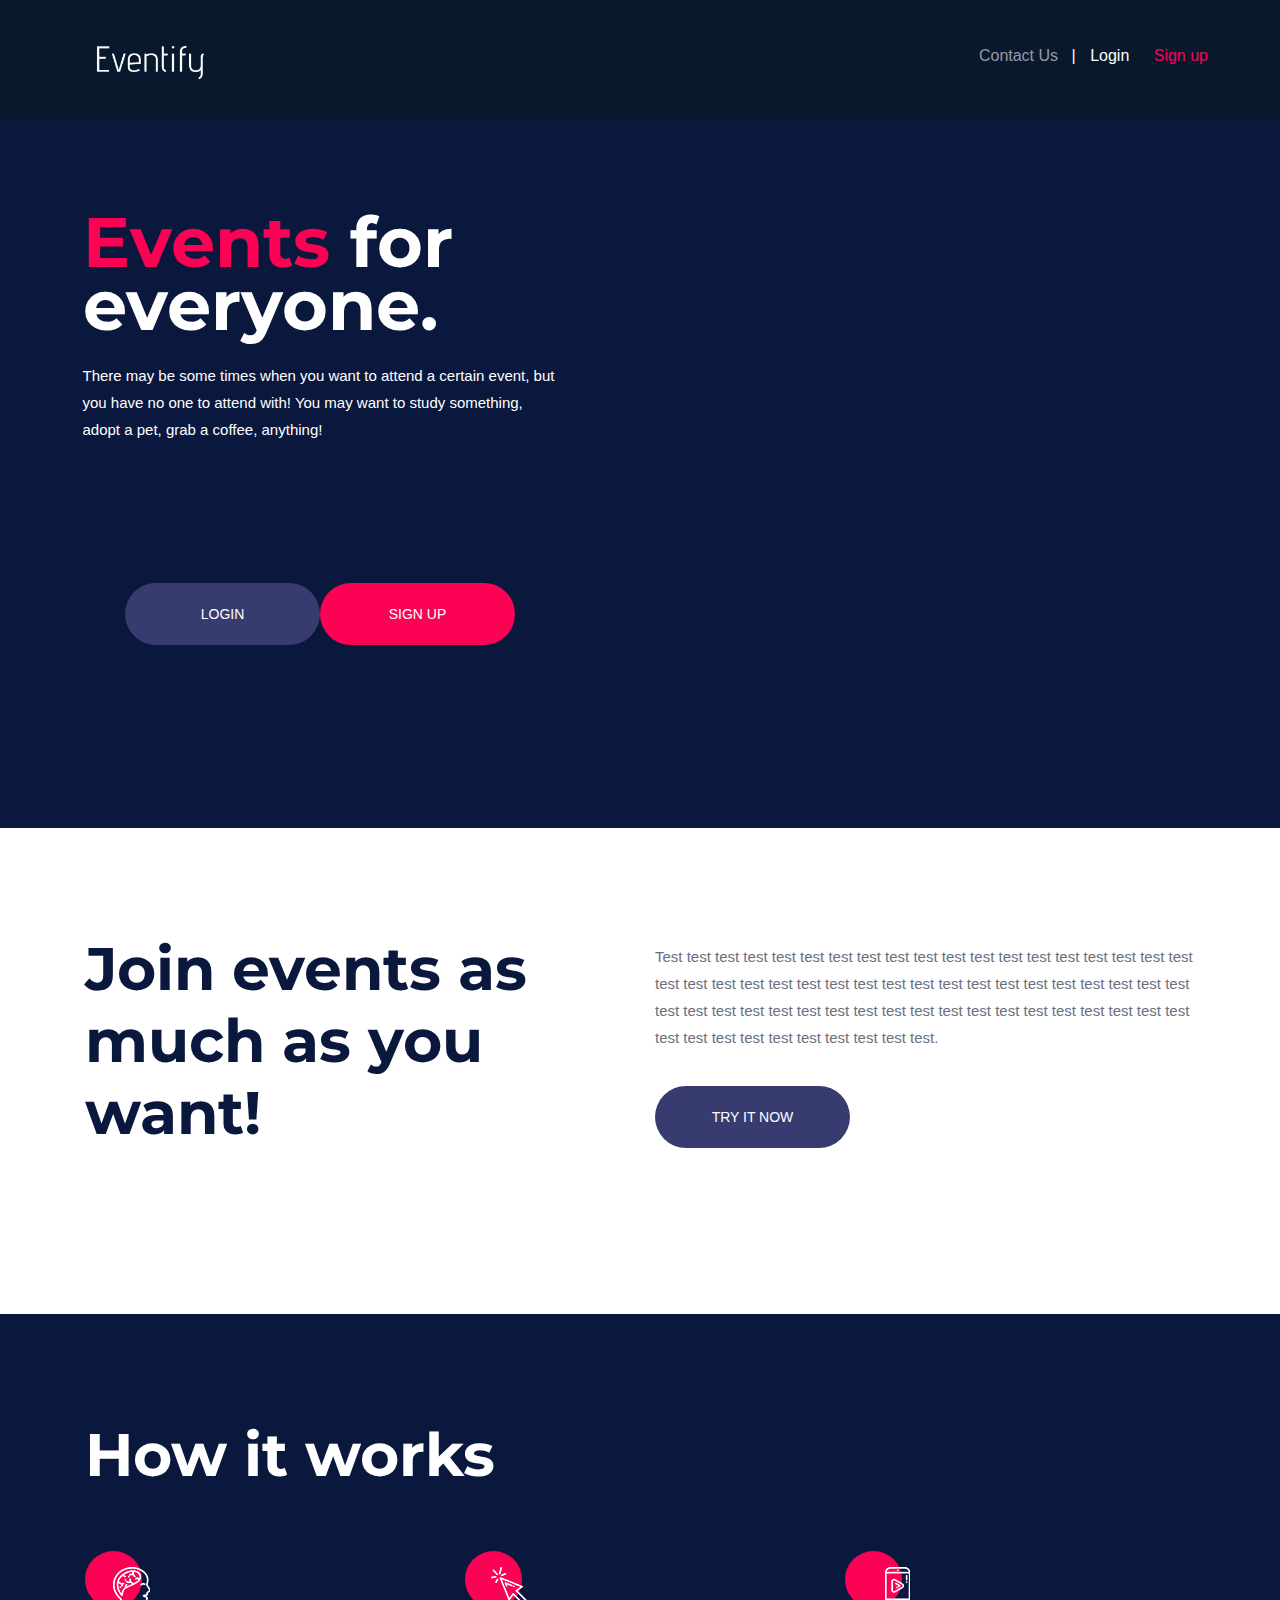
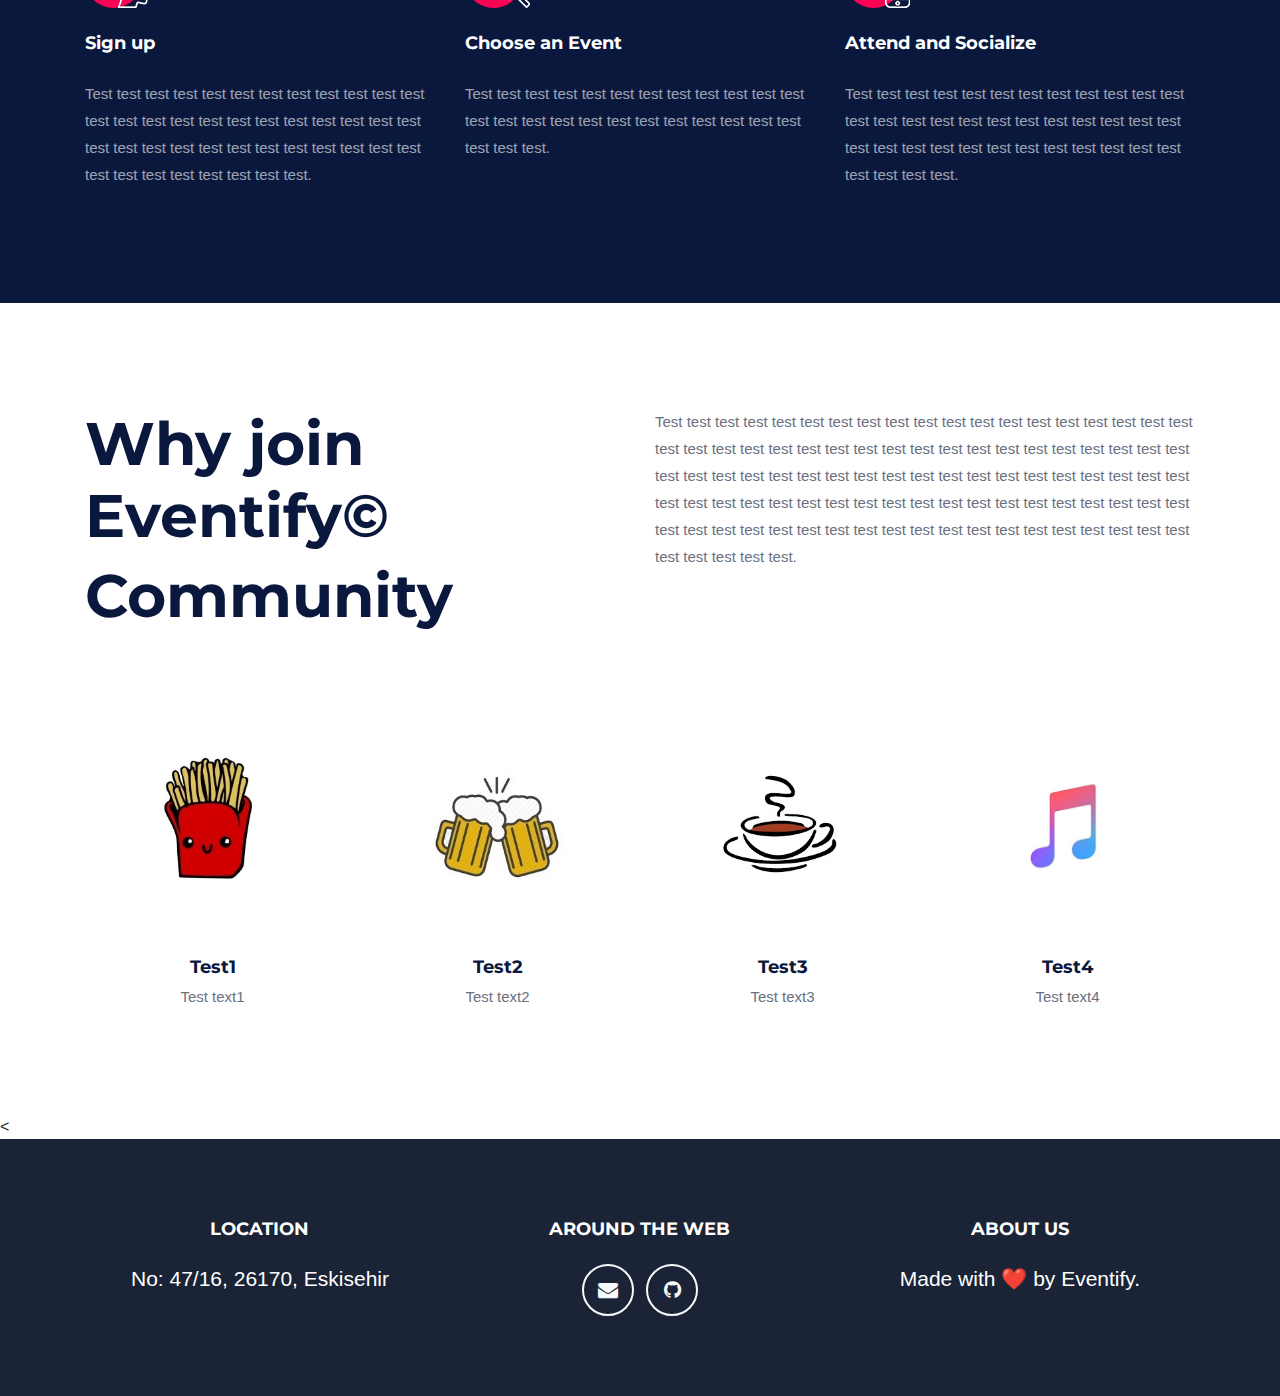
==== src/main/resources/templates/index.html @ c8a207c3 "Fixed null redirections." ====
<!DOCTYPE html>
<html lang="en" xmlns:th="http://www.thymeleaf.org">
<head>
    <title>Eventify</title>
    <meta charset="UTF-8">
    <meta name="description" content="Eventify">
    <meta name="keywords" content="html">
    <meta name="viewport" content="width=device-width, initial-scale=1.0">

    <link href="../static/images/favicon.ico" rel="shortcut icon" th:src="@{/images/favicon.ico}"/>

    <link href="https://fonts.googleapis.com/css?family=Montserrat:300,300i,400,400i,500,500i,600,600i,700,700i&display=swap"
          rel="stylesheet">

    <link rel="stylesheet" href="../static/css/bootstrap.min.css" th:href="@{/css/bootstrap.min.css}"/>
    <link rel="stylesheet" href="../static/css/font-awesome.min.css" th:href="@{/css/font-awesome.min.css}"/>
    <link rel="stylesheet" href="../static/css/owl.carousel.min.css" th:href="@{/css/owl.carousel.min.css}"/>
    <link rel="stylesheet" href="../static/css/slicknav.min.css" th:href="@{/css/slicknav.min.css}"/>

    <link rel="stylesheet" href="../static/css/style.css" th:href="@{/css/style.css}"/>

    <style>
        .hs-item {
            height: auto;
        }
    </style>
</head>
<body>

<header class="header-section clearfix">
    <a href="index" class="site-logo" style="padding-bottom: 2em">
        <img src="../static/images/logo.png" style="width:10em;" alt="" th:src="@{images/logo.png}">
    </a>
    <div class="header-right">
        <a href="contact" class="hr-btn">Contact Us</a>
        <span>|</span>
        <div class="user-panel">
            <a href="/home" class="login">Login</a>
            <a href="/signup" class="register">Sign up</a>
        </div>
    </div>
</header>
<!-- Header section end -->

<!-- Hero section -->
<section class="hero-section container-fluid" style="background: #0a183d;">
    <div class="row">
        <div class="col-md-6">
            <div class="row">
                <div class="hero-slider owl-carousel">
                    <div class="hs-item justify-content-center">
                        <div class="hs-text">
                            <h2><span>Events</span> for everyone.</h2>
                            <p>There may be some times when you want to attend a certain event, but you have no one to
                                attend with!
                                You may want to study something, adopt a pet, grab a coffee, anything! </p>
                        </div>
                    </div>
                    <div class="hs-item justify-content-center">
                        <div class="hs-text">
                            <h2><span>Socialize</span> with people.</h2>
                            <p>Eventify is here for you to end all your troubles!<br>Create an event or join an existing
                                one! Join us!</p>
                        </div>
                    </div>
                </div>
            </div>
            <div class="row justify-content-center">
                <a href="/home" class="site-btn">Login</a>
                <a href="/signup" class="site-btn sb-c2">Sign up</a>
            </div>
        </div>
        <div class="col-md-6">
            <iframe id="gmap_canvas"
                    src="https://maps.google.com/maps?q=eski%C5%9Feh&t=&z=13&ie=UTF8&iwloc=&output=embed"
                    frameborder="0"
                    scrolling="no" width="100%" height="700vh"></iframe>
        </div>
    </div>
</section>
<!-- Hero section end -->

<!-- Intro section -->
<section class="intro-section spad">
    <div class="container">
        <div class="row">
            <div class="col-lg-6">
                <div class="section-title">
                    <h2>Join events as much as you want!</h2>
                </div>
            </div>
            <div class="col-lg-6">
                <p>Test test test test test test test test test test test test test test test test test test test test
                    test test test test test test test test test test test test test test test test test test test test
                    test test test test test test test test test test test test test test test test test test test test
                    test test test test test test test.</p>
                <a href="#" class="site-btn">Try it now</a>
            </div>
        </div>
    </div>
</section>
<!-- Intro section end -->

<!-- How section -->
<section class="how-section spad set-bg" data-setbg="img/how-to-bg.jpg">
    <div class="container text-white">
        <div class="section-title">
            <h2>How it works</h2>
        </div>
        <div class="row">
            <div class="col-md-4">
                <div class="how-item">
                    <div class="hi-icon">
                        <img src="../static/images/brain.png" alt="" th:src="@{/images/brain.png}">
                    </div>
                    <h4>Sign up</h4>
                    <p>Test test test test test test test test test test test test test test test test test test test
                        test test test test test test test test test test test test test test test test test test test
                        test test test test test test. </p>
                </div>
            </div>
            <div class="col-md-4">
                <div class="how-item">
                    <div class="hi-icon">
                        <img src="../static/images/pointer.png" alt="" th:src="@{/images/pointer.png}">
                    </div>
                    <h4>Choose an Event</h4>
                    <p>Test test test test test test test test test test test test test test test test test test test
                        test test test test test test test test. </p>
                </div>
            </div>
            <div class="col-md-4">
                <div class="how-item">
                    <div class="hi-icon">
                        <img src="../static/images/smartphone.png" alt="" th:src="@{/images/smartphone.png}">
                    </div>
                    <h4>Attend and Socialize</h4>
                    <p>Test test test test test test test test test test test test test test test test test test test
                        test test test test test test test test test test test test test test test test test test test
                        test test. </p>
                </div>
            </div>
        </div>
    </div>
</section>
<!-- How section end -->
<section class="premium-section spad">
    <div class="container">
        <div class="row">
            <div class="col-lg-6">
                <div class="section-title">
                    <h2>Why join Eventify© </h2>
                    <h2>Community</h2>
                </div>
            </div>
            <div class="col-lg-6">
                <p>Test test test test test test test test test test test test test test test test test test test test
                    test test test test test test test test test test test test test test test test test test test test
                    test test test test test test test test test test test test test test test test test test test test
                    test test test test test test test test test test test test test test test test test test test test
                    test test test test test test test test test test test test test test test test test test test
                    test.</p>
            </div>
        </div>
        <div class="row">
            <div class="col-lg-3 col-sm-6">
                <div class="premium-item">
                    <img src="../static/images/1.jpg" alt="" th:src="@{/images/1.jpg}">
                    <h4>Test1</h4>
                    <p>Test text1</p>
                </div>
            </div>
            <div class="col-lg-3 col-sm-6">
                <div class="premium-item">
                    <img src="../static/images/2.jpg" alt="" th:src="@{/images/2.jpg}">
                    <h4>Test2</h4>
                    <p>Test text2</p>
                </div>
            </div>
            <div class="col-lg-3 col-sm-6">
                <div class="premium-item">
                    <img src="../static/images/3.jpg" alt="" th:src="@{/images/3.jpg}">
                    <h4>Test3</h4>
                    <p>Test text3</p>
                </div>
            </div>
            <div class="col-lg-3 col-sm-6">
                <div class="premium-item">
                    <img src="../static/images/4.jpg" alt="" th:src="@{/images/4.jpg}">
                    <h4>Test4</h4>
                    <p>Test text4</p>
                </div>
            </div>
        </div>
    </div>
</section>

<<!-- Footer section -->
<link href="../static/css/eventify.css" rel="stylesheet" th:href="@{/css/eventify.css}">
<footer class="footer text-center">
    <div class="container">
        <div class="row">

            <!-- Footer Location -->
            <div class="col-lg-4 mb-5 mb-lg-0">
                <h4 class="text-uppercase mb-4" style="color: white">Location</h4>
                <p class="lead mb-0" style="color: white">No: 47/16, 26170, Eskisehir</p>
            </div>

            <!-- Footer Social Icons -->
            <div class="col-lg-4 mb-5 mb-lg-0">
                <h4 class="text-uppercase mb-4" style="color: white">Around the Web</h4>
                <a class="btn btn-outline-light btn-social mx-1" href="mailto: eventifyt@gmail.com">
                    <i class="fa fa-envelope"></i>
                </a>
                <a class="btn btn-outline-light btn-social mx-1" href="https://github.com/eventifyteam">
                    <i class="fa fa-github"></i>
                </a>
            </div>

            <!-- Footer About Text -->
            <div class="col-lg-4">
                <h4 class="text-uppercase mb-4" style="color: white">About Us</h4>
                <p class="lead mb-0" style="color: white">Made with ❤ by
                    <a href="http://github.com/eventifyteam" style="color: white">Eventify</a>.</p>
            </div>

        </div>
    </div>
</footer>
<!-- Footer section end -->

<!--====== Javascripts & Jquery ======-->
<script src="../static/js/jquery-3.2.1.min.js" th:src="@{/js/jquery-3.2.1.min.js}"></script>
<script src="../static/js/bootstrap.min.js" th:src="@{/js/bootstrap.min.js}"></script>
<script src="../static/js/jquery.slicknav.min.js" th:src="@{/js/jquery.slicknav.min.js}"></script>
<script src="../static/js/owl.carousel.min.js" th:src="@{/js/owl.carousel.min.js}"></script>
<script src="../static/js/mixitup.min.js" th:src="@{/js/mixitup.min.js}"></script>
<script src="../static/js/main.js" th:src="@{/js/main.js}"></script>

</body>
</html>
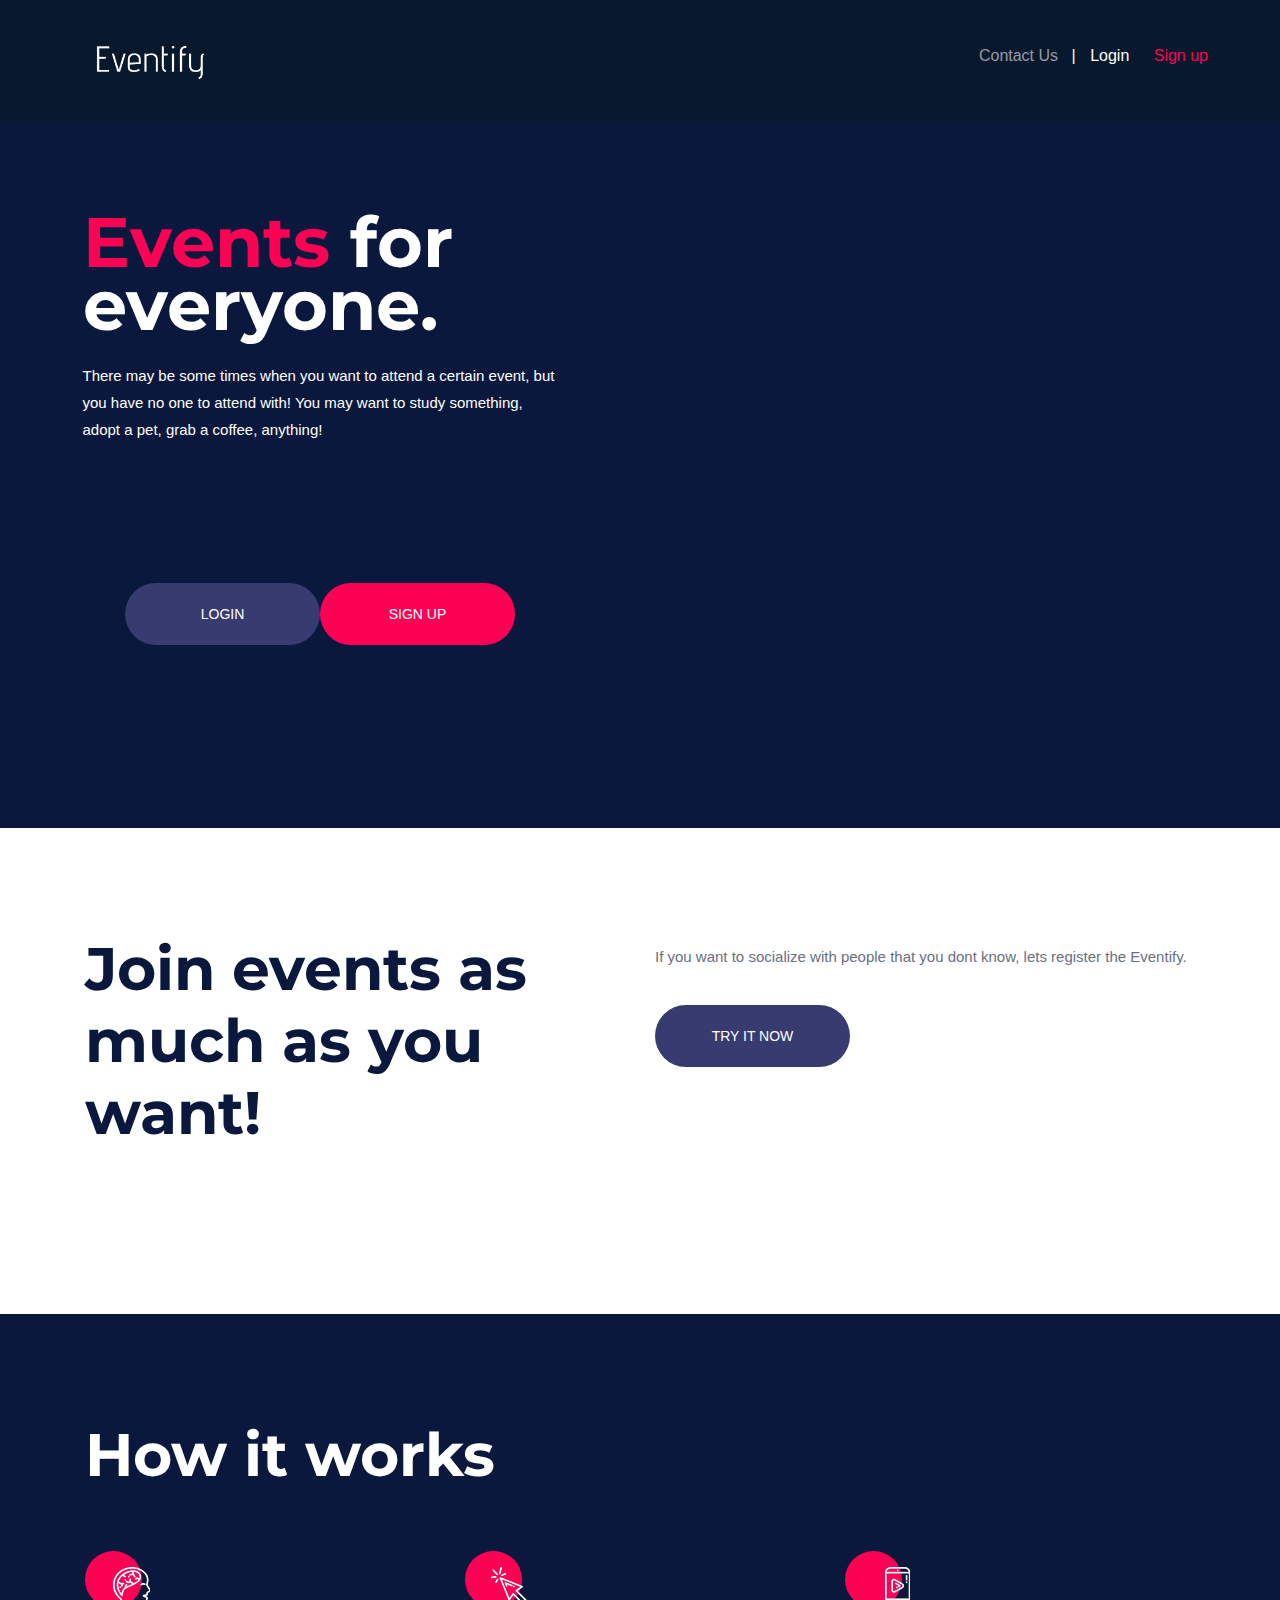
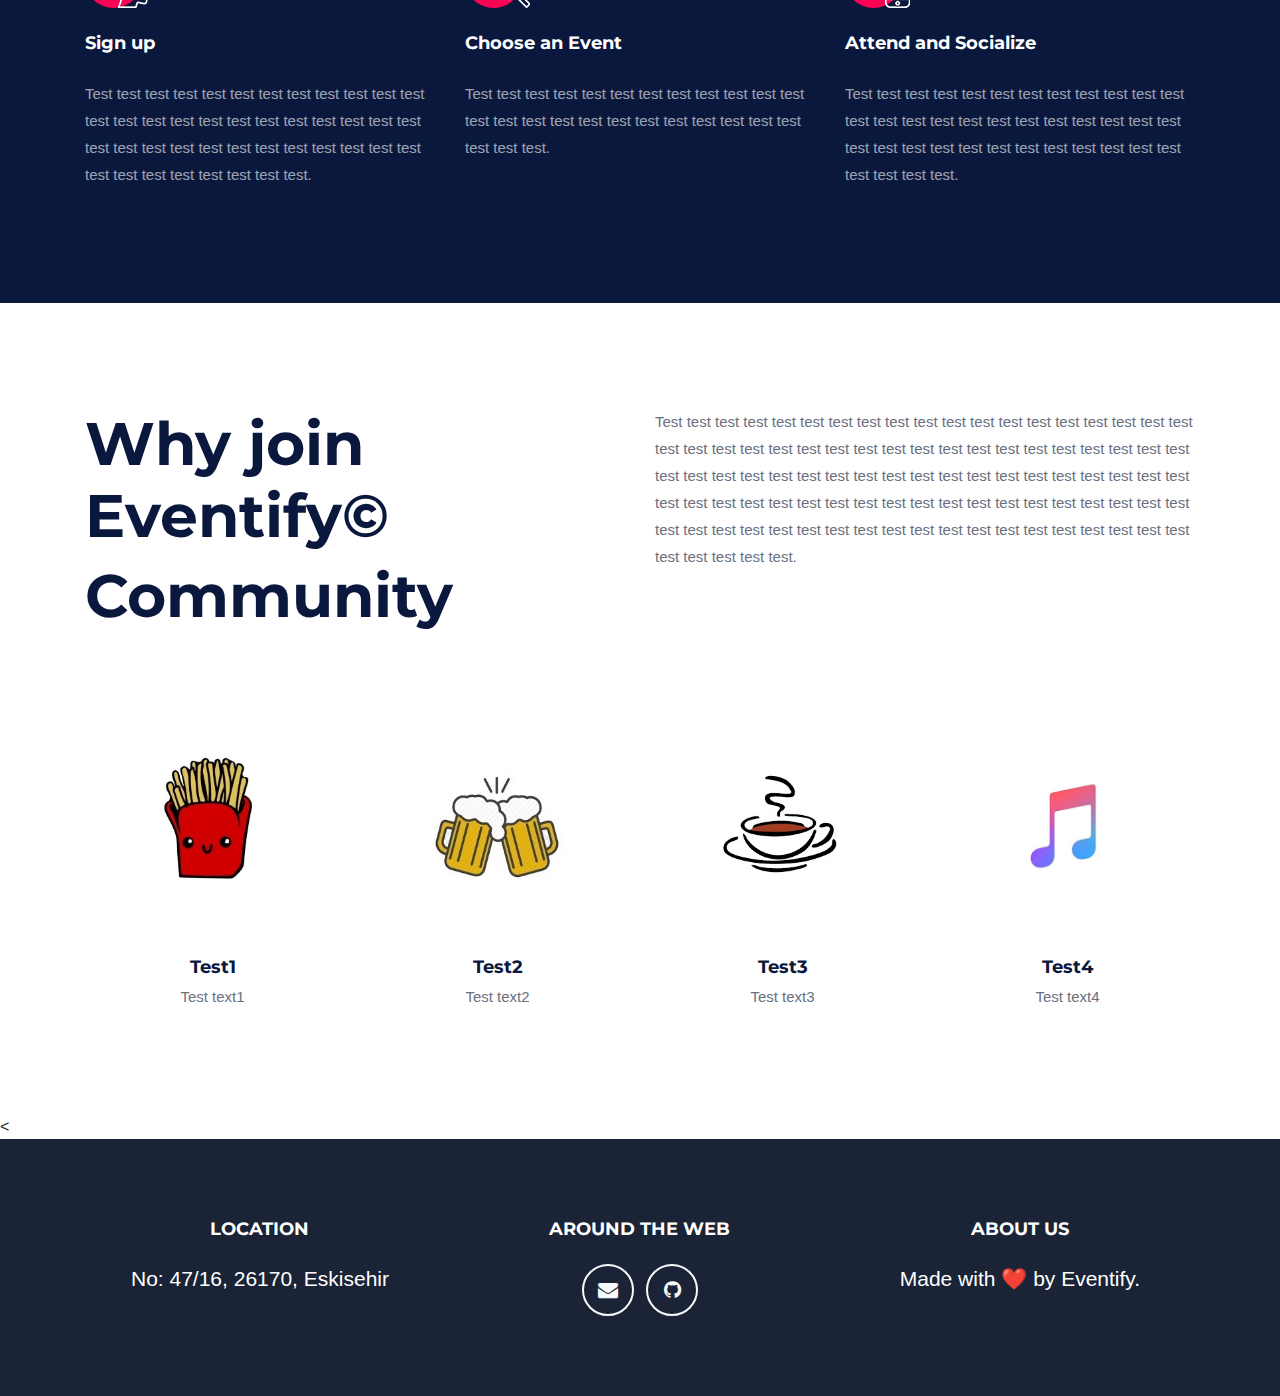
==== commit eaf9579d: "Fixed fields in settings page" ====
--- a/src/main/resources/templates/index.html
+++ b/src/main/resources/templates/index.html
@@ -28,15 +28,16 @@
 <body>
 
 <header class="header-section clearfix">
-    <a href="index" class="site-logo" style="padding-bottom: 2em">
-        <img src="../static/images/logo.png" style="width:10em;" alt="" th:src="@{images/logo.png}">
+    <a href="index.html" class="site-logo" style="padding-bottom: 2em">
+        <img src="../static/images/logo.png" style="width:10em;" alt="" th:src="@{/images/logo.png}"
+             th:href="@{/index}">
     </a>
     <div class="header-right">
-        <a href="contact" class="hr-btn">Contact Us</a>
+        <a href="contact.html" class="hr-btn" th:href="@{/contact}">Contact Us</a>
         <span>|</span>
         <div class="user-panel">
-            <a href="/home" class="login">Login</a>
-            <a href="/signup" class="register">Sign up</a>
+            <a href="login" class="login" th:href="@{/login}">Login</a>
+            <a href="signup.html" class="register" th:href="@{/signup}">Sign up</a>
         </div>
     </div>
 </header>
@@ -66,8 +67,8 @@
                 </div>
             </div>
             <div class="row justify-content-center">
-                <a href="/home" class="site-btn">Login</a>
-                <a href="/signup" class="site-btn sb-c2">Sign up</a>
+                <a href="login" class="site-btn" th:href="@{/home}">Login</a>
+                <a href="signup.html" class="site-btn sb-c2" th:href="@{/signup}">Sign up</a>
             </div>
         </div>
         <div class="col-md-6">
@@ -90,11 +91,8 @@
                 </div>
             </div>
             <div class="col-lg-6">
-                <p>Test test test test test test test test test test test test test test test test test test test test
-                    test test test test test test test test test test test test test test test test test test test test
-                    test test test test test test test test test test test test test test test test test test test test
-                    test test test test test test test.</p>
-                <a href="#" class="site-btn">Try it now</a>
+                <p>If you want to socialize with people that you dont know, lets register the Eventify.</p>
+                <a href="/signup" class="site-btn">Try it now</a>
             </div>
         </div>
     </div>
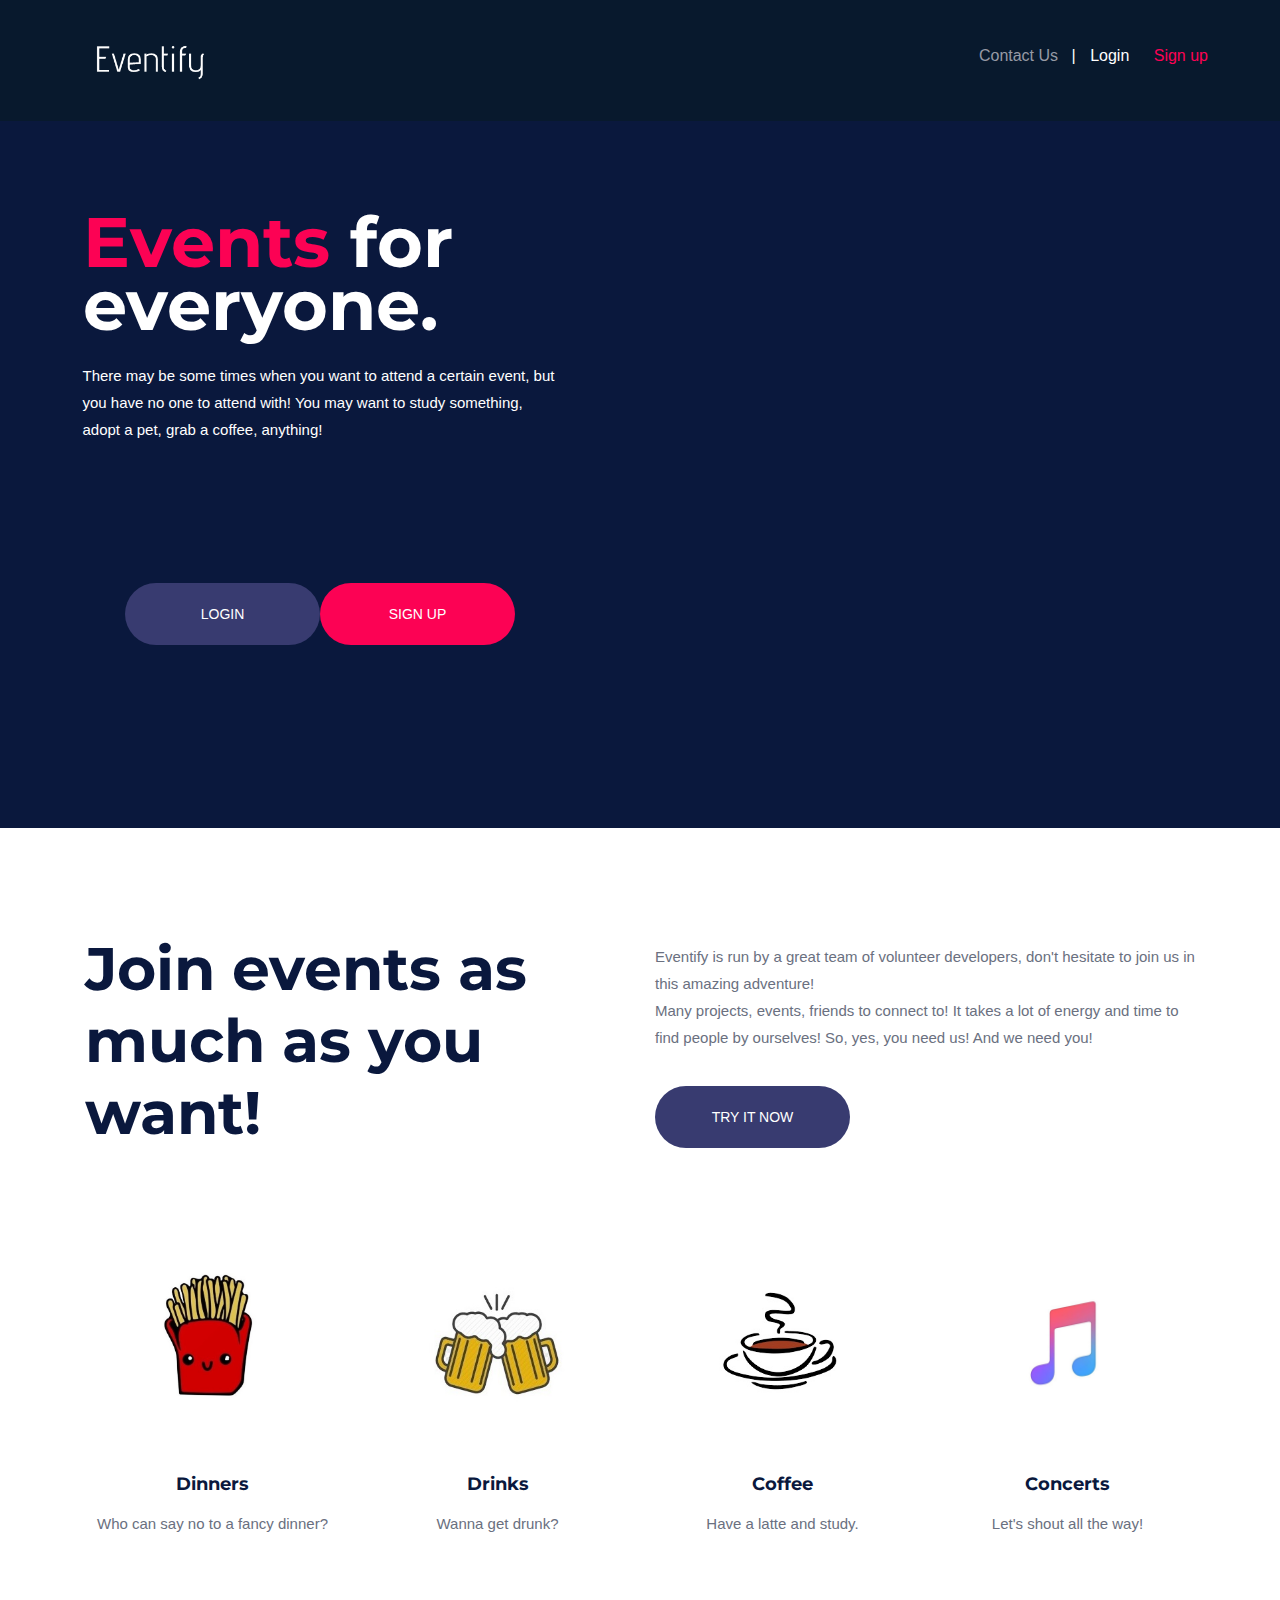
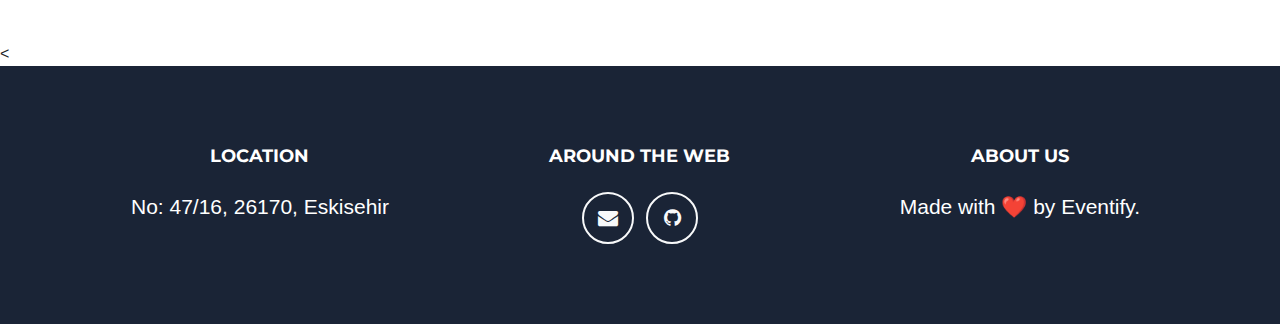
==== commit 398e47ea: "Filled in placeholder texts with real data." ====
--- a/src/main/resources/templates/index.html
+++ b/src/main/resources/templates/index.html
@@ -1,240 +1,181 @@
-<!DOCTYPE html>
-<html lang="en" xmlns:th="http://www.thymeleaf.org">
-<head>
-    <title>Eventify</title>
-    <meta charset="UTF-8">
-    <meta name="description" content="Eventify">
-    <meta name="keywords" content="html">
-    <meta name="viewport" content="width=device-width, initial-scale=1.0">
-
-    <link href="../static/images/favicon.ico" rel="shortcut icon" th:src="@{/images/favicon.ico}"/>
-
-    <link href="https://fonts.googleapis.com/css?family=Montserrat:300,300i,400,400i,500,500i,600,600i,700,700i&display=swap"
-          rel="stylesheet">
-
-    <link rel="stylesheet" href="../static/css/bootstrap.min.css" th:href="@{/css/bootstrap.min.css}"/>
-    <link rel="stylesheet" href="../static/css/font-awesome.min.css" th:href="@{/css/font-awesome.min.css}"/>
-    <link rel="stylesheet" href="../static/css/owl.carousel.min.css" th:href="@{/css/owl.carousel.min.css}"/>
-    <link rel="stylesheet" href="../static/css/slicknav.min.css" th:href="@{/css/slicknav.min.css}"/>
-
-    <link rel="stylesheet" href="../static/css/style.css" th:href="@{/css/style.css}"/>
-
-    <style>
-        .hs-item {
-            height: auto;
-        }
-    </style>
-</head>
-<body>
-
-<header class="header-section clearfix">
-    <a href="index.html" class="site-logo" style="padding-bottom: 2em">
-        <img src="../static/images/logo.png" style="width:10em;" alt="" th:src="@{/images/logo.png}"
-             th:href="@{/index}">
-    </a>
-    <div class="header-right">
-        <a href="contact.html" class="hr-btn" th:href="@{/contact}">Contact Us</a>
-        <span>|</span>
-        <div class="user-panel">
-            <a href="login" class="login" th:href="@{/login}">Login</a>
-            <a href="signup.html" class="register" th:href="@{/signup}">Sign up</a>
-        </div>
-    </div>
-</header>
-<!-- Header section end -->
-
-<!-- Hero section -->
-<section class="hero-section container-fluid" style="background: #0a183d;">
-    <div class="row">
-        <div class="col-md-6">
-            <div class="row">
-                <div class="hero-slider owl-carousel">
-                    <div class="hs-item justify-content-center">
-                        <div class="hs-text">
-                            <h2><span>Events</span> for everyone.</h2>
-                            <p>There may be some times when you want to attend a certain event, but you have no one to
-                                attend with!
-                                You may want to study something, adopt a pet, grab a coffee, anything! </p>
-                        </div>
-                    </div>
-                    <div class="hs-item justify-content-center">
-                        <div class="hs-text">
-                            <h2><span>Socialize</span> with people.</h2>
-                            <p>Eventify is here for you to end all your troubles!<br>Create an event or join an existing
-                                one! Join us!</p>
-                        </div>
-                    </div>
-                </div>
-            </div>
-            <div class="row justify-content-center">
-                <a href="login" class="site-btn" th:href="@{/home}">Login</a>
-                <a href="signup.html" class="site-btn sb-c2" th:href="@{/signup}">Sign up</a>
-            </div>
-        </div>
-        <div class="col-md-6">
-            <iframe id="gmap_canvas"
-                    src="https://maps.google.com/maps?q=eski%C5%9Feh&t=&z=13&ie=UTF8&iwloc=&output=embed"
-                    frameborder="0"
-                    scrolling="no" width="100%" height="700vh"></iframe>
-        </div>
-    </div>
-</section>
-<!-- Hero section end -->
-
-<!-- Intro section -->
-<section class="intro-section spad">
-    <div class="container">
-        <div class="row">
-            <div class="col-lg-6">
-                <div class="section-title">
-                    <h2>Join events as much as you want!</h2>
-                </div>
-            </div>
-            <div class="col-lg-6">
-                <p>If you want to socialize with people that you dont know, lets register the Eventify.</p>
-                <a href="/signup" class="site-btn">Try it now</a>
-            </div>
-        </div>
-    </div>
-</section>
-<!-- Intro section end -->
-
-<!-- How section -->
-<section class="how-section spad set-bg" data-setbg="img/how-to-bg.jpg">
-    <div class="container text-white">
-        <div class="section-title">
-            <h2>How it works</h2>
-        </div>
-        <div class="row">
-            <div class="col-md-4">
-                <div class="how-item">
-                    <div class="hi-icon">
-                        <img src="../static/images/brain.png" alt="" th:src="@{/images/brain.png}">
-                    </div>
-                    <h4>Sign up</h4>
-                    <p>Test test test test test test test test test test test test test test test test test test test
-                        test test test test test test test test test test test test test test test test test test test
-                        test test test test test test. </p>
-                </div>
-            </div>
-            <div class="col-md-4">
-                <div class="how-item">
-                    <div class="hi-icon">
-                        <img src="../static/images/pointer.png" alt="" th:src="@{/images/pointer.png}">
-                    </div>
-                    <h4>Choose an Event</h4>
-                    <p>Test test test test test test test test test test test test test test test test test test test
-                        test test test test test test test test. </p>
-                </div>
-            </div>
-            <div class="col-md-4">
-                <div class="how-item">
-                    <div class="hi-icon">
-                        <img src="../static/images/smartphone.png" alt="" th:src="@{/images/smartphone.png}">
-                    </div>
-                    <h4>Attend and Socialize</h4>
-                    <p>Test test test test test test test test test test test test test test test test test test test
-                        test test test test test test test test test test test test test test test test test test test
-                        test test. </p>
-                </div>
-            </div>
-        </div>
-    </div>
-</section>
-<!-- How section end -->
-<section class="premium-section spad">
-    <div class="container">
-        <div class="row">
-            <div class="col-lg-6">
-                <div class="section-title">
-                    <h2>Why join Eventify© </h2>
-                    <h2>Community</h2>
-                </div>
-            </div>
-            <div class="col-lg-6">
-                <p>Test test test test test test test test test test test test test test test test test test test test
-                    test test test test test test test test test test test test test test test test test test test test
-                    test test test test test test test test test test test test test test test test test test test test
-                    test test test test test test test test test test test test test test test test test test test test
-                    test test test test test test test test test test test test test test test test test test test
-                    test.</p>
-            </div>
-        </div>
-        <div class="row">
-            <div class="col-lg-3 col-sm-6">
-                <div class="premium-item">
-                    <img src="../static/images/1.jpg" alt="" th:src="@{/images/1.jpg}">
-                    <h4>Test1</h4>
-                    <p>Test text1</p>
-                </div>
-            </div>
-            <div class="col-lg-3 col-sm-6">
-                <div class="premium-item">
-                    <img src="../static/images/2.jpg" alt="" th:src="@{/images/2.jpg}">
-                    <h4>Test2</h4>
-                    <p>Test text2</p>
-                </div>
-            </div>
-            <div class="col-lg-3 col-sm-6">
-                <div class="premium-item">
-                    <img src="../static/images/3.jpg" alt="" th:src="@{/images/3.jpg}">
-                    <h4>Test3</h4>
-                    <p>Test text3</p>
-                </div>
-            </div>
-            <div class="col-lg-3 col-sm-6">
-                <div class="premium-item">
-                    <img src="../static/images/4.jpg" alt="" th:src="@{/images/4.jpg}">
-                    <h4>Test4</h4>
-                    <p>Test text4</p>
-                </div>
-            </div>
-        </div>
-    </div>
-</section>
-
-<<!-- Footer section -->
-<link href="../static/css/eventify.css" rel="stylesheet" th:href="@{/css/eventify.css}">
-<footer class="footer text-center">
-    <div class="container">
-        <div class="row">
-
-            <!-- Footer Location -->
-            <div class="col-lg-4 mb-5 mb-lg-0">
-                <h4 class="text-uppercase mb-4" style="color: white">Location</h4>
-                <p class="lead mb-0" style="color: white">No: 47/16, 26170, Eskisehir</p>
-            </div>
-
-            <!-- Footer Social Icons -->
-            <div class="col-lg-4 mb-5 mb-lg-0">
-                <h4 class="text-uppercase mb-4" style="color: white">Around the Web</h4>
-                <a class="btn btn-outline-light btn-social mx-1" href="mailto: eventifyt@gmail.com">
-                    <i class="fa fa-envelope"></i>
-                </a>
-                <a class="btn btn-outline-light btn-social mx-1" href="https://github.com/eventifyteam">
-                    <i class="fa fa-github"></i>
-                </a>
-            </div>
-
-            <!-- Footer About Text -->
-            <div class="col-lg-4">
-                <h4 class="text-uppercase mb-4" style="color: white">About Us</h4>
-                <p class="lead mb-0" style="color: white">Made with ❤ by
-                    <a href="http://github.com/eventifyteam" style="color: white">Eventify</a>.</p>
-            </div>
-
-        </div>
-    </div>
-</footer>
-<!-- Footer section end -->
-
-<!--====== Javascripts & Jquery ======-->
-<script src="../static/js/jquery-3.2.1.min.js" th:src="@{/js/jquery-3.2.1.min.js}"></script>
-<script src="../static/js/bootstrap.min.js" th:src="@{/js/bootstrap.min.js}"></script>
-<script src="../static/js/jquery.slicknav.min.js" th:src="@{/js/jquery.slicknav.min.js}"></script>
-<script src="../static/js/owl.carousel.min.js" th:src="@{/js/owl.carousel.min.js}"></script>
-<script src="../static/js/mixitup.min.js" th:src="@{/js/mixitup.min.js}"></script>
-<script src="../static/js/main.js" th:src="@{/js/main.js}"></script>
-
-</body>
+<!DOCTYPE html>
+<html lang="en" xmlns:th="http://www.thymeleaf.org">
+<head>
+    <title>Eventify</title>
+    <meta charset="UTF-8">
+    <meta name="description" content="Eventify">
+    <meta name="keywords" content="html">
+    <meta name="viewport" content="width=device-width, initial-scale=1.0">
+
+    <link href="../static/images/favicon.ico" rel="shortcut icon" th:src="@{/images/favicon.ico}"/>
+
+    <link href="https://fonts.googleapis.com/css?family=Montserrat:300,300i,400,400i,500,500i,600,600i,700,700i&display=swap"
+          rel="stylesheet">
+
+    <link rel="stylesheet" href="../static/css/bootstrap.min.css" th:href="@{/css/bootstrap.min.css}"/>
+    <link rel="stylesheet" href="../static/css/font-awesome.min.css" th:href="@{/css/font-awesome.min.css}"/>
+    <link rel="stylesheet" href="../static/css/owl.carousel.min.css" th:href="@{/css/owl.carousel.min.css}"/>
+    <link rel="stylesheet" href="../static/css/slicknav.min.css" th:href="@{/css/slicknav.min.css}"/>
+
+    <link rel="stylesheet" href="../static/css/style.css" th:href="@{/css/style.css}"/>
+
+    <style>
+        .hs-item {
+            height: auto;
+        }
+    </style>
+</head>
+<body>
+
+<header class="header-section clearfix">
+    <a href="index.html" class="site-logo" style="padding-bottom: 2em">
+        <img src="../static/images/logo.png" style="width:10em;" alt="" th:src="@{/images/logo.png}"
+             th:href="@{/index}">
+    </a>
+    <div class="header-right">
+        <a href="contact.html" class="hr-btn" th:href="@{/contact}">Contact Us</a>
+        <span>|</span>
+        <div class="user-panel">
+            <a href="login" class="login" th:href="@{/login}">Login</a>
+            <a href="signup.html" class="register" th:href="@{/signup}">Sign up</a>
+        </div>
+    </div>
+</header>
+<!-- Header section end -->
+
+<!-- Hero section -->
+<section class="hero-section container-fluid" style="background: #0a183d;">
+    <div class="row">
+        <div class="col-md-6">
+            <div class="row">
+                <div class="hero-slider owl-carousel">
+                    <div class="hs-item justify-content-center">
+                        <div class="hs-text">
+                            <h2><span>Events</span> for everyone.</h2>
+                            <p>There may be some times when you want to attend a certain event, but you have no one to
+                                attend with!
+                                You may want to study something, adopt a pet, grab a coffee, anything! </p>
+                        </div>
+                    </div>
+                    <div class="hs-item justify-content-center">
+                        <div class="hs-text">
+                            <h2><span>Socialize</span> with people.</h2>
+                            <p>Eventify is here for you to end all your troubles!<br>Create an event or join an existing
+                                one! Join us!</p>
+                        </div>
+                    </div>
+                </div>
+            </div>
+            <div class="row justify-content-center">
+                <a href="login" class="site-btn" th:href="@{/home}">Login</a>
+                <a href="signup.html" class="site-btn sb-c2" th:href="@{/signup}">Sign up</a>
+            </div>
+        </div>
+        <div class="col-md-6">
+            <iframe id="gmap_canvas"
+                    src="https://maps.google.com/maps?q=eski%C5%9Feh&t=&z=13&ie=UTF8&iwloc=&output=embed"
+                    frameborder="0"
+                    scrolling="no" width="100%" height="700vh"></iframe>
+        </div>
+    </div>
+</section>
+<!-- Hero section end -->
+
+<!-- Intro section -->
+<section class="intro-section spad">
+    <div class="container">
+        <div class="row">
+            <div class="col-lg-6">
+                <div class="section-title">
+                    <h2>Join events as much as you want!</h2>
+                </div>
+            </div>
+            <div class="col-lg-6">
+                <p>Eventify is run by a great team of volunteer developers, don't hesitate to join us in this amazing
+                    adventure!<br>
+                    Many projects, events, friends to connect to! It takes a lot of energy and time to find people by
+                    ourselves! So, yes, you need us! And we need you!
+                </p>
+                <a href="/signup" class="site-btn">Try it now</a>
+            </div>
+        </div>
+    </div>
+    <div class="container">
+        <div class="row">
+            <div class="col-lg-3 col-sm-6">
+                <div class="premium-item">
+                    <img src="../static/images/1.jpg" alt="" th:src="@{/images/1.jpg}">
+                    <h4>Dinners</h4>
+                    <p>Who can say no to a fancy dinner?</p>
+                </div>
+            </div>
+            <div class="col-lg-3 col-sm-6">
+                <div class="premium-item">
+                    <img src="../static/images/2.jpg" alt="" th:src="@{/images/2.jpg}">
+                    <h4>Drinks</h4>
+                    <p>Wanna get drunk?</p>
+                </div>
+            </div>
+            <div class="col-lg-3 col-sm-6">
+                <div class="premium-item">
+                    <img src="../static/images/3.jpg" alt="" th:src="@{/images/3.jpg}">
+                    <h4>Coffee</h4>
+                    <p>Have a latte and study.</p>
+                </div>
+            </div>
+            <div class="col-lg-3 col-sm-6">
+                <div class="premium-item">
+                    <img src="../static/images/4.jpg" alt="" th:src="@{/images/4.jpg}">
+                    <h4>Concerts</h4>
+                    <p>Let's shout all the way!</p>
+                </div>
+            </div>
+        </div>
+    </div>
+</section>
+<!-- Intro section end -->
+<<!-- Footer section -->
+<link href="../static/css/eventify.css" rel="stylesheet" th:href="@{/css/eventify.css}">
+<footer class="footer text-center">
+    <div class="container">
+        <div class="row">
+
+            <!-- Footer Location -->
+            <div class="col-lg-4 mb-5 mb-lg-0">
+                <h4 class="text-uppercase mb-4" style="color: white">Location</h4>
+                <p class="lead mb-0" style="color: white">No: 47/16, 26170, Eskisehir</p>
+            </div>
+
+            <!-- Footer Social Icons -->
+            <div class="col-lg-4 mb-5 mb-lg-0">
+                <h4 class="text-uppercase mb-4" style="color: white">Around the Web</h4>
+                <a class="btn btn-outline-light btn-social mx-1" href="mailto: eventifyt@gmail.com">
+                    <i class="fa fa-envelope"></i>
+                </a>
+                <a class="btn btn-outline-light btn-social mx-1" href="https://github.com/eventifyteam">
+                    <i class="fa fa-github"></i>
+                </a>
+            </div>
+
+            <!-- Footer About Text -->
+            <div class="col-lg-4">
+                <h4 class="text-uppercase mb-4" style="color: white">About Us</h4>
+                <p class="lead mb-0" style="color: white">Made with ❤ by
+                    <a href="http://github.com/eventifyteam" style="color: white">Eventify</a>.</p>
+            </div>
+
+        </div>
+    </div>
+</footer>
+<!-- Footer section end -->
+
+<!--====== Javascripts & Jquery ======-->
+<script src="../static/js/jquery-3.2.1.min.js" th:src="@{/js/jquery-3.2.1.min.js}"></script>
+<script src="../static/js/bootstrap.min.js" th:src="@{/js/bootstrap.min.js}"></script>
+<script src="../static/js/jquery.slicknav.min.js" th:src="@{/js/jquery.slicknav.min.js}"></script>
+<script src="../static/js/owl.carousel.min.js" th:src="@{/js/owl.carousel.min.js}"></script>
+<script src="../static/js/mixitup.min.js" th:src="@{/js/mixitup.min.js}"></script>
+<script src="../static/js/main.js" th:src="@{/js/main.js}"></script>
+
+</body>
 </html>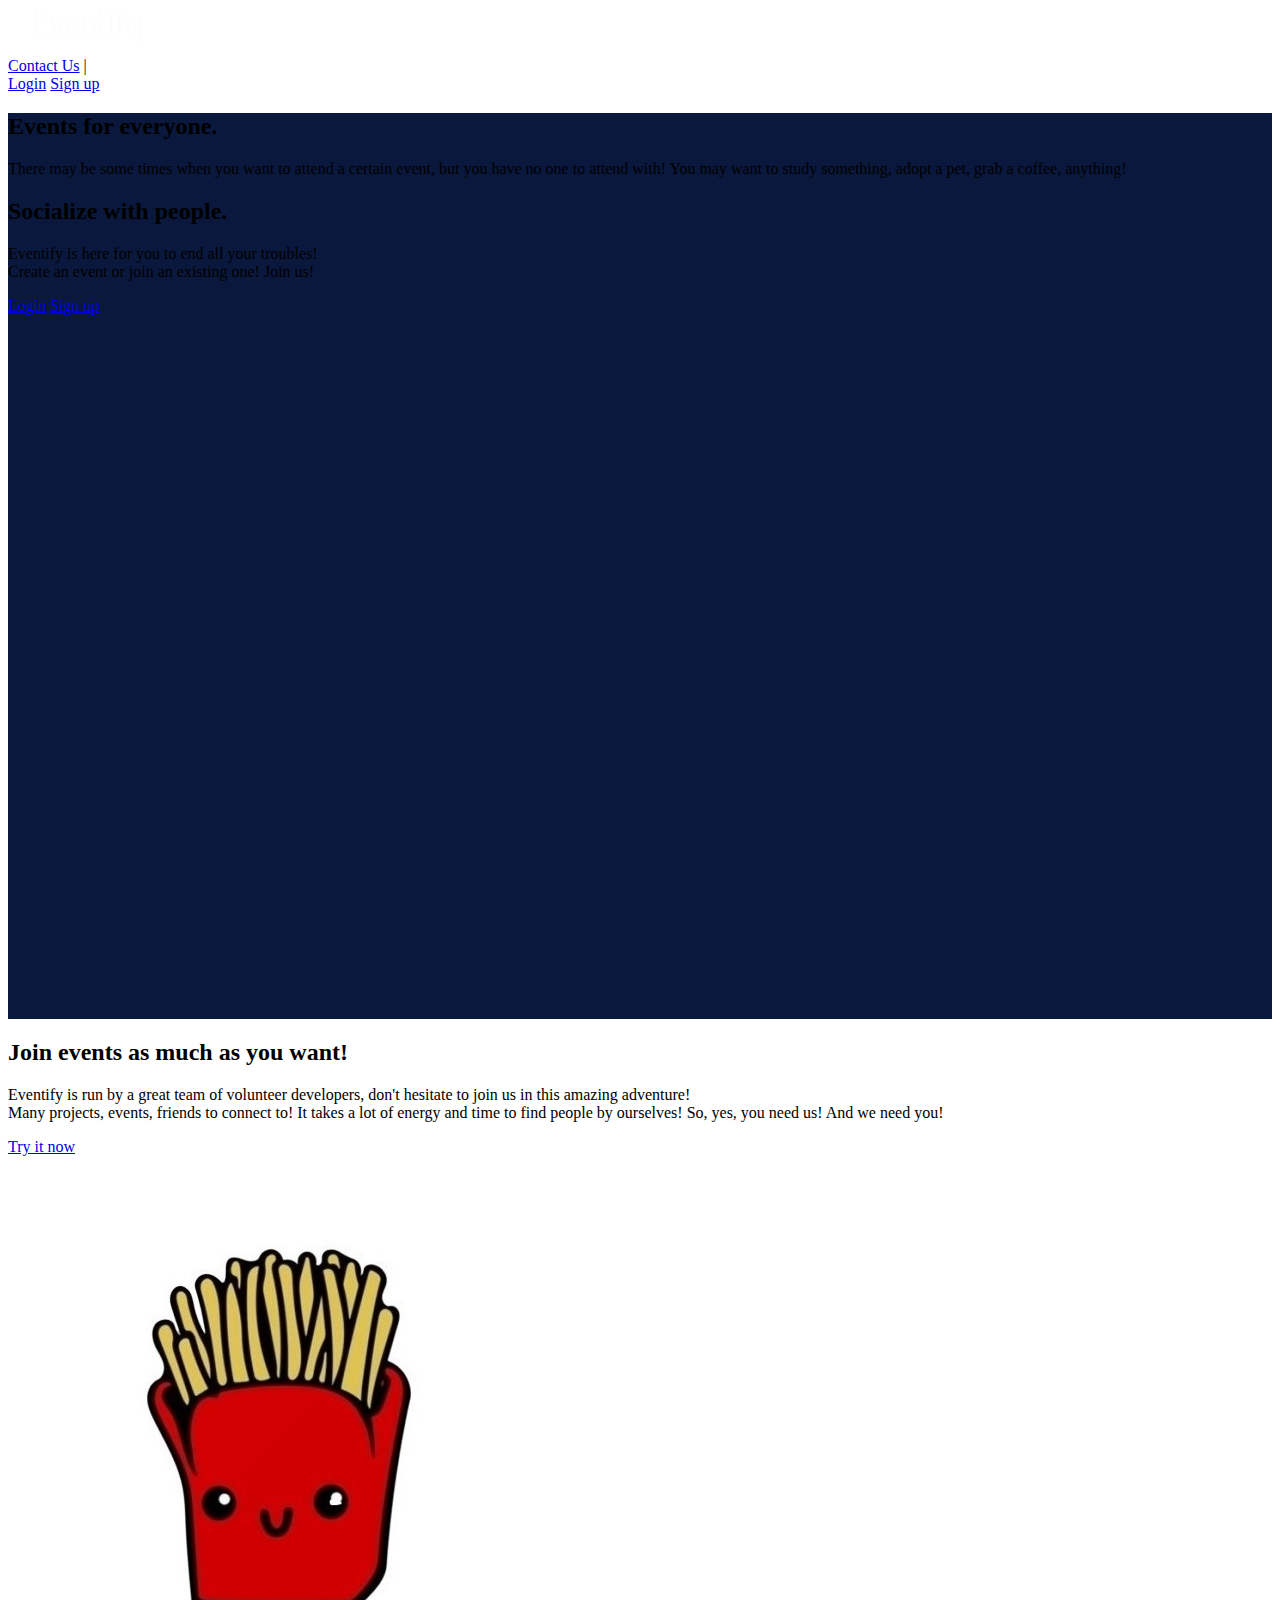
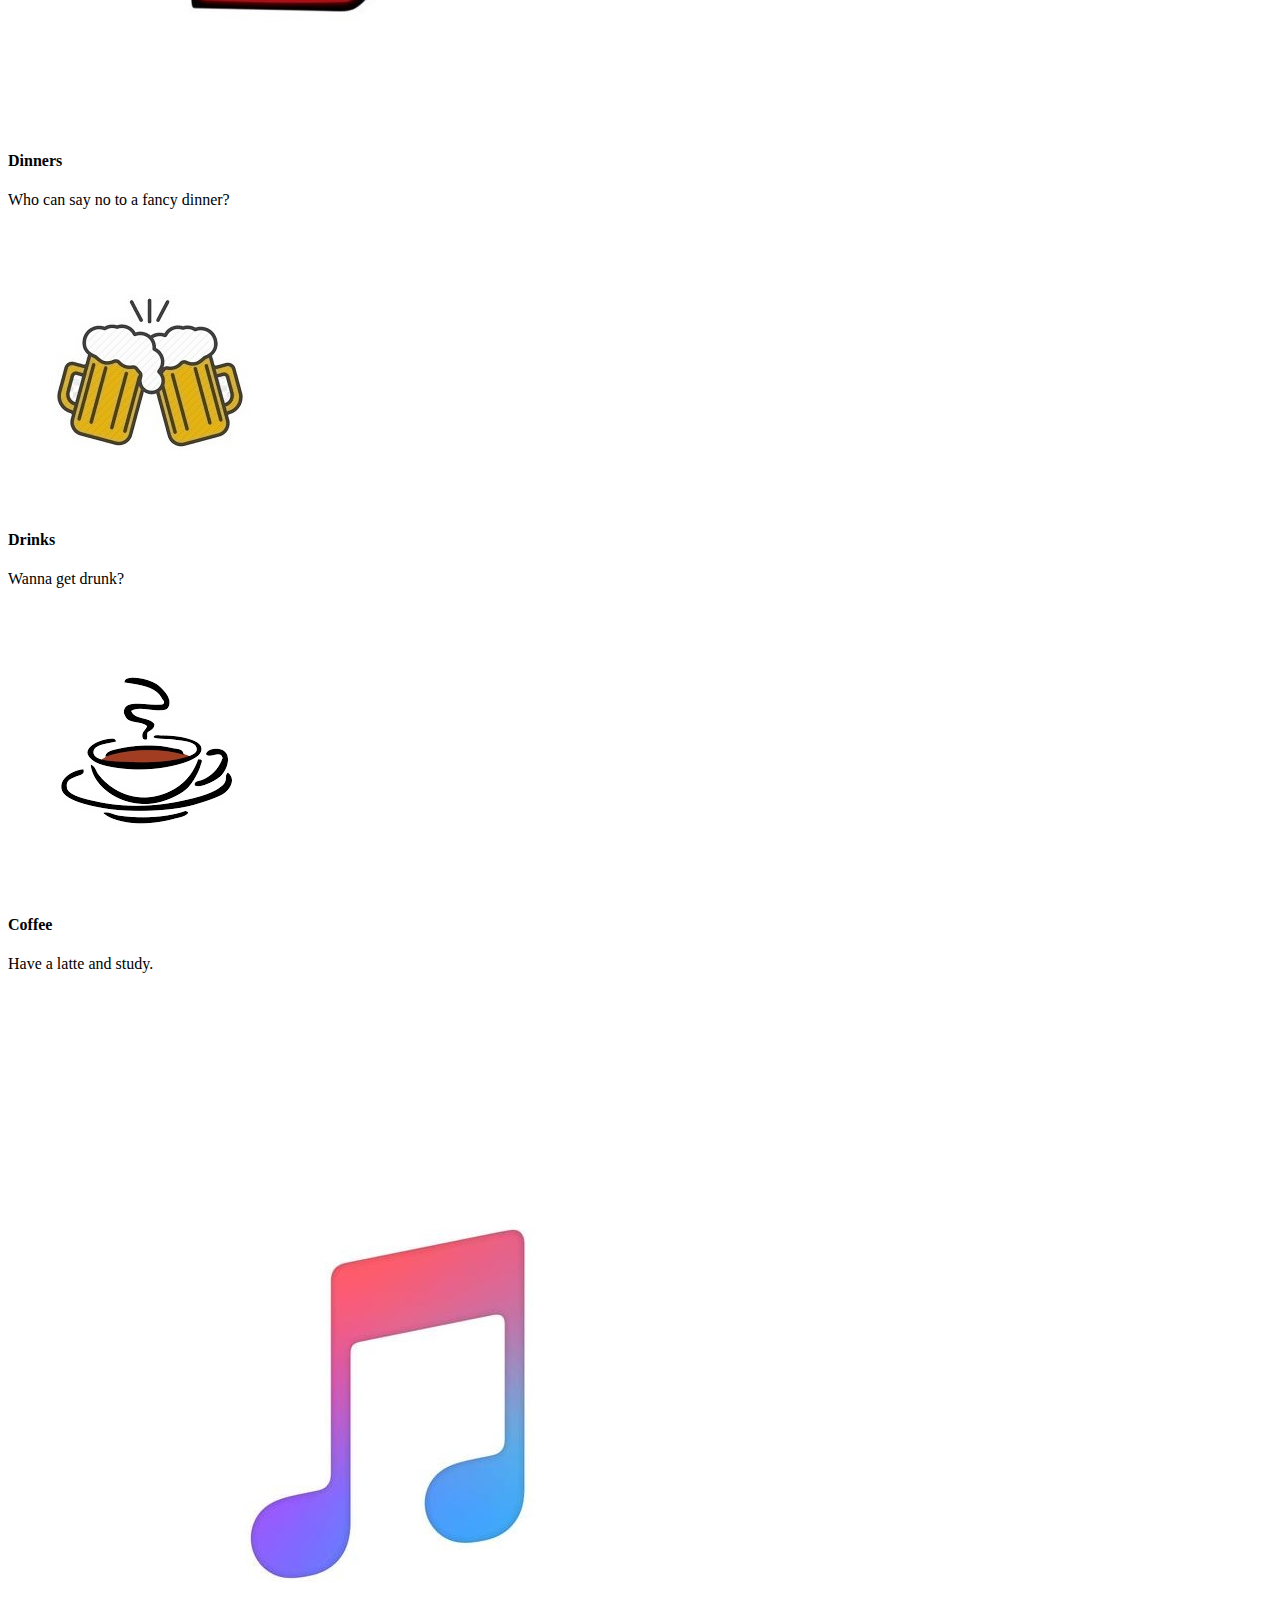
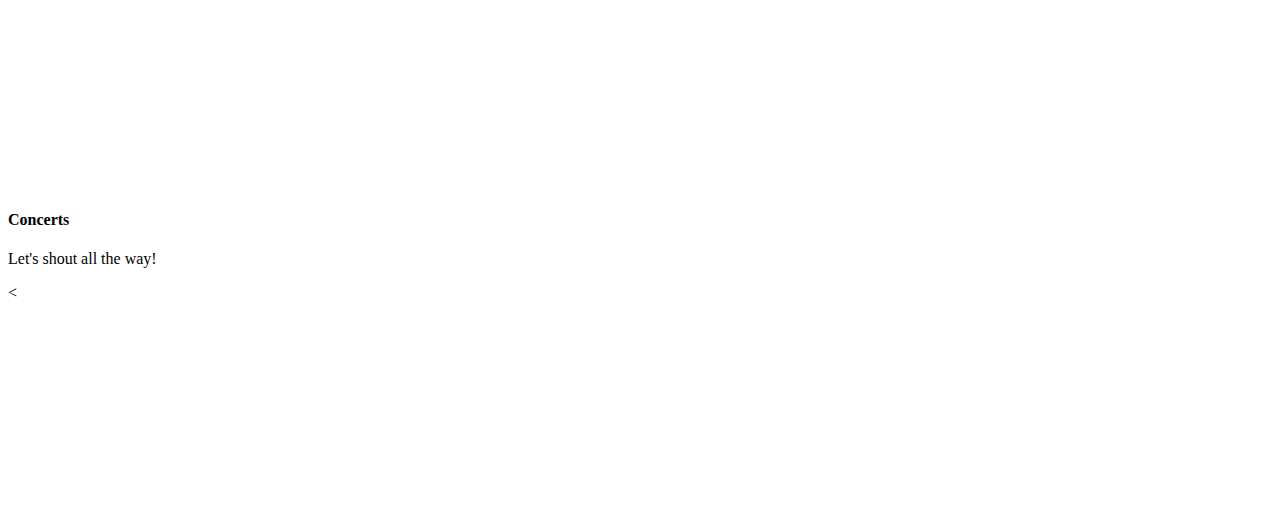
==== commit 06aeb8be: "Great migration" ====
--- a/src/main/resources/templates/index.html
+++ b/src/main/resources/templates/index.html
@@ -1,181 +1,181 @@
-<!DOCTYPE html>
-<html lang="en" xmlns:th="http://www.thymeleaf.org">
-<head>
-    <title>Eventify</title>
-    <meta charset="UTF-8">
-    <meta name="description" content="Eventify">
-    <meta name="keywords" content="html">
-    <meta name="viewport" content="width=device-width, initial-scale=1.0">
-
-    <link href="../static/images/favicon.ico" rel="shortcut icon" th:src="@{/images/favicon.ico}"/>
-
-    <link href="https://fonts.googleapis.com/css?family=Montserrat:300,300i,400,400i,500,500i,600,600i,700,700i&display=swap"
-          rel="stylesheet">
-
-    <link rel="stylesheet" href="../static/css/bootstrap.min.css" th:href="@{/css/bootstrap.min.css}"/>
-    <link rel="stylesheet" href="../static/css/font-awesome.min.css" th:href="@{/css/font-awesome.min.css}"/>
-    <link rel="stylesheet" href="../static/css/owl.carousel.min.css" th:href="@{/css/owl.carousel.min.css}"/>
-    <link rel="stylesheet" href="../static/css/slicknav.min.css" th:href="@{/css/slicknav.min.css}"/>
-
-    <link rel="stylesheet" href="../static/css/style.css" th:href="@{/css/style.css}"/>
-
-    <style>
-        .hs-item {
-            height: auto;
-        }
-    </style>
-</head>
-<body>
-
-<header class="header-section clearfix">
-    <a href="index.html" class="site-logo" style="padding-bottom: 2em">
-        <img src="../static/images/logo.png" style="width:10em;" alt="" th:src="@{/images/logo.png}"
-             th:href="@{/index}">
-    </a>
-    <div class="header-right">
-        <a href="contact.html" class="hr-btn" th:href="@{/contact}">Contact Us</a>
-        <span>|</span>
-        <div class="user-panel">
-            <a href="login" class="login" th:href="@{/login}">Login</a>
-            <a href="signup.html" class="register" th:href="@{/signup}">Sign up</a>
-        </div>
-    </div>
-</header>
-<!-- Header section end -->
-
-<!-- Hero section -->
-<section class="hero-section container-fluid" style="background: #0a183d;">
-    <div class="row">
-        <div class="col-md-6">
-            <div class="row">
-                <div class="hero-slider owl-carousel">
-                    <div class="hs-item justify-content-center">
-                        <div class="hs-text">
-                            <h2><span>Events</span> for everyone.</h2>
-                            <p>There may be some times when you want to attend a certain event, but you have no one to
-                                attend with!
-                                You may want to study something, adopt a pet, grab a coffee, anything! </p>
-                        </div>
-                    </div>
-                    <div class="hs-item justify-content-center">
-                        <div class="hs-text">
-                            <h2><span>Socialize</span> with people.</h2>
-                            <p>Eventify is here for you to end all your troubles!<br>Create an event or join an existing
-                                one! Join us!</p>
-                        </div>
-                    </div>
-                </div>
-            </div>
-            <div class="row justify-content-center">
-                <a href="login" class="site-btn" th:href="@{/home}">Login</a>
-                <a href="signup.html" class="site-btn sb-c2" th:href="@{/signup}">Sign up</a>
-            </div>
-        </div>
-        <div class="col-md-6">
-            <iframe id="gmap_canvas"
-                    src="https://maps.google.com/maps?q=eski%C5%9Feh&t=&z=13&ie=UTF8&iwloc=&output=embed"
-                    frameborder="0"
-                    scrolling="no" width="100%" height="700vh"></iframe>
-        </div>
-    </div>
-</section>
-<!-- Hero section end -->
-
-<!-- Intro section -->
-<section class="intro-section spad">
-    <div class="container">
-        <div class="row">
-            <div class="col-lg-6">
-                <div class="section-title">
-                    <h2>Join events as much as you want!</h2>
-                </div>
-            </div>
-            <div class="col-lg-6">
-                <p>Eventify is run by a great team of volunteer developers, don't hesitate to join us in this amazing
-                    adventure!<br>
-                    Many projects, events, friends to connect to! It takes a lot of energy and time to find people by
-                    ourselves! So, yes, you need us! And we need you!
-                </p>
-                <a href="/signup" class="site-btn">Try it now</a>
-            </div>
-        </div>
-    </div>
-    <div class="container">
-        <div class="row">
-            <div class="col-lg-3 col-sm-6">
-                <div class="premium-item">
-                    <img src="../static/images/1.jpg" alt="" th:src="@{/images/1.jpg}">
-                    <h4>Dinners</h4>
-                    <p>Who can say no to a fancy dinner?</p>
-                </div>
-            </div>
-            <div class="col-lg-3 col-sm-6">
-                <div class="premium-item">
-                    <img src="../static/images/2.jpg" alt="" th:src="@{/images/2.jpg}">
-                    <h4>Drinks</h4>
-                    <p>Wanna get drunk?</p>
-                </div>
-            </div>
-            <div class="col-lg-3 col-sm-6">
-                <div class="premium-item">
-                    <img src="../static/images/3.jpg" alt="" th:src="@{/images/3.jpg}">
-                    <h4>Coffee</h4>
-                    <p>Have a latte and study.</p>
-                </div>
-            </div>
-            <div class="col-lg-3 col-sm-6">
-                <div class="premium-item">
-                    <img src="../static/images/4.jpg" alt="" th:src="@{/images/4.jpg}">
-                    <h4>Concerts</h4>
-                    <p>Let's shout all the way!</p>
-                </div>
-            </div>
-        </div>
-    </div>
-</section>
-<!-- Intro section end -->
-<<!-- Footer section -->
-<link href="../static/css/eventify.css" rel="stylesheet" th:href="@{/css/eventify.css}">
-<footer class="footer text-center">
-    <div class="container">
-        <div class="row">
-
-            <!-- Footer Location -->
-            <div class="col-lg-4 mb-5 mb-lg-0">
-                <h4 class="text-uppercase mb-4" style="color: white">Location</h4>
-                <p class="lead mb-0" style="color: white">No: 47/16, 26170, Eskisehir</p>
-            </div>
-
-            <!-- Footer Social Icons -->
-            <div class="col-lg-4 mb-5 mb-lg-0">
-                <h4 class="text-uppercase mb-4" style="color: white">Around the Web</h4>
-                <a class="btn btn-outline-light btn-social mx-1" href="mailto: eventifyt@gmail.com">
-                    <i class="fa fa-envelope"></i>
-                </a>
-                <a class="btn btn-outline-light btn-social mx-1" href="https://github.com/eventifyteam">
-                    <i class="fa fa-github"></i>
-                </a>
-            </div>
-
-            <!-- Footer About Text -->
-            <div class="col-lg-4">
-                <h4 class="text-uppercase mb-4" style="color: white">About Us</h4>
-                <p class="lead mb-0" style="color: white">Made with ❤ by
-                    <a href="http://github.com/eventifyteam" style="color: white">Eventify</a>.</p>
-            </div>
-
-        </div>
-    </div>
-</footer>
-<!-- Footer section end -->
-
-<!--====== Javascripts & Jquery ======-->
-<script src="../static/js/jquery-3.2.1.min.js" th:src="@{/js/jquery-3.2.1.min.js}"></script>
-<script src="../static/js/bootstrap.min.js" th:src="@{/js/bootstrap.min.js}"></script>
-<script src="../static/js/jquery.slicknav.min.js" th:src="@{/js/jquery.slicknav.min.js}"></script>
-<script src="../static/js/owl.carousel.min.js" th:src="@{/js/owl.carousel.min.js}"></script>
-<script src="../static/js/mixitup.min.js" th:src="@{/js/mixitup.min.js}"></script>
-<script src="../static/js/main.js" th:src="@{/js/main.js}"></script>
-
-</body>
+<!DOCTYPE html>
+<html lang="en" xmlns:th="http://www.thymeleaf.org">
+<head>
+    <title>Eventify</title>
+    <meta charset="UTF-8">
+    <meta name="description" content="Eventify">
+    <meta name="keywords" content="html">
+    <meta name="viewport" content="width=device-width, initial-scale=1.0">
+
+    <link href="../static/images/favicon.ico" rel="shortcut icon" th:src="@{/images/favicon.ico}"/>
+
+    <link href="https://fonts.googleapis.com/css?family=Montserrat:300,300i,400,400i,500,500i,600,600i,700,700i&display=swap"
+          rel="stylesheet">
+
+    <link rel="stylesheet" href="https://eventifyteam.github.io/css/bootstrap.min.css"/>
+    <link rel="stylesheet" href="https://eventifyteam.github.io/css/font-awesome.min.css"/>
+    <link rel="stylesheet" href="https://eventifyteam.github.io/css/owl.carousel.min.css"/>
+    <link rel="stylesheet" href="https://eventifyteam.github.io/css/slicknav.min.css"/>
+
+    <link rel="stylesheet" href="https://eventifyteam.github.io/css/style.css"/>
+
+    <style>
+        .hs-item {
+            height: auto;
+        }
+    </style>
+</head>
+<body>
+
+<header class="header-section clearfix">
+    <a href="index.html" class="site-logo" style="padding-bottom: 2em">
+        <img src="../static/images/logo.png" style="width:10em;" alt="" th:src="@{/images/logo.png}"
+             th:href="@{/index}">
+    </a>
+    <div class="header-right">
+        <a href="contact.html" class="hr-btn" th:href="@{/contact}">Contact Us</a>
+        <span>|</span>
+        <div class="user-panel">
+            <a href="login" class="login" th:href="@{/login}">Login</a>
+            <a href="signup.html" class="register" th:href="@{/signup}">Sign up</a>
+        </div>
+    </div>
+</header>
+<!-- Header section end -->
+
+<!-- Hero section -->
+<section class="hero-section container-fluid" style="background: #0a183d;">
+    <div class="row">
+        <div class="col-md-6">
+            <div class="row">
+                <div class="hero-slider owl-carousel">
+                    <div class="hs-item justify-content-center">
+                        <div class="hs-text">
+                            <h2><span>Events</span> for everyone.</h2>
+                            <p>There may be some times when you want to attend a certain event, but you have no one to
+                                attend with!
+                                You may want to study something, adopt a pet, grab a coffee, anything! </p>
+                        </div>
+                    </div>
+                    <div class="hs-item justify-content-center">
+                        <div class="hs-text">
+                            <h2><span>Socialize</span> with people.</h2>
+                            <p>Eventify is here for you to end all your troubles!<br>Create an event or join an existing
+                                one! Join us!</p>
+                        </div>
+                    </div>
+                </div>
+            </div>
+            <div class="row justify-content-center">
+                <a href="login" class="site-btn" th:href="@{/home}">Login</a>
+                <a href="signup.html" class="site-btn sb-c2" th:href="@{/signup}">Sign up</a>
+            </div>
+        </div>
+        <div class="col-md-6">
+            <iframe id="gmap_canvas"
+                    src="https://maps.google.com/maps?q=eski%C5%9Feh&t=&z=13&ie=UTF8&iwloc=&output=embed"
+                    frameborder="0"
+                    scrolling="no" width="100%" height="700vh"></iframe>
+        </div>
+    </div>
+</section>
+<!-- Hero section end -->
+
+<!-- Intro section -->
+<section class="intro-section spad">
+    <div class="container">
+        <div class="row">
+            <div class="col-lg-6">
+                <div class="section-title">
+                    <h2>Join events as much as you want!</h2>
+                </div>
+            </div>
+            <div class="col-lg-6">
+                <p>Eventify is run by a great team of volunteer developers, don't hesitate to join us in this amazing
+                    adventure!<br>
+                    Many projects, events, friends to connect to! It takes a lot of energy and time to find people by
+                    ourselves! So, yes, you need us! And we need you!
+                </p>
+                <a href="/signup" class="site-btn">Try it now</a>
+            </div>
+        </div>
+    </div>
+    <div class="container">
+        <div class="row">
+            <div class="col-lg-3 col-sm-6">
+                <div class="premium-item">
+                    <img src="../static/images/1.jpg" alt="" th:src="@{/images/1.jpg}">
+                    <h4>Dinners</h4>
+                    <p>Who can say no to a fancy dinner?</p>
+                </div>
+            </div>
+            <div class="col-lg-3 col-sm-6">
+                <div class="premium-item">
+                    <img src="../static/images/2.jpg" alt="" th:src="@{/images/2.jpg}">
+                    <h4>Drinks</h4>
+                    <p>Wanna get drunk?</p>
+                </div>
+            </div>
+            <div class="col-lg-3 col-sm-6">
+                <div class="premium-item">
+                    <img src="../static/images/3.jpg" alt="" th:src="@{/images/3.jpg}">
+                    <h4>Coffee</h4>
+                    <p>Have a latte and study.</p>
+                </div>
+            </div>
+            <div class="col-lg-3 col-sm-6">
+                <div class="premium-item">
+                    <img src="../static/images/4.jpg" alt="" th:src="@{/images/4.jpg}">
+                    <h4>Concerts</h4>
+                    <p>Let's shout all the way!</p>
+                </div>
+            </div>
+        </div>
+    </div>
+</section>
+<!-- Intro section end -->
+<<!-- Footer section -->
+<link href="https://eventifyteam.github.io/css/eventify.css" rel="stylesheet" th:href="@{/css/eventify.css}">
+<footer class="footer text-center">
+    <div class="container">
+        <div class="row">
+
+            <!-- Footer Location -->
+            <div class="col-lg-4 mb-5 mb-lg-0">
+                <h4 class="text-uppercase mb-4" style="color: white">Location</h4>
+                <p class="lead mb-0" style="color: white">No: 47/16, 26170, Eskisehir</p>
+            </div>
+
+            <!-- Footer Social Icons -->
+            <div class="col-lg-4 mb-5 mb-lg-0">
+                <h4 class="text-uppercase mb-4" style="color: white">Around the Web</h4>
+                <a class="btn btn-outline-light btn-social mx-1" href="mailto: eventifyt@gmail.com">
+                    <i class="fa fa-envelope"></i>
+                </a>
+                <a class="btn btn-outline-light btn-social mx-1" href="https://github.com/eventifyteam">
+                    <i class="fa fa-github"></i>
+                </a>
+            </div>
+
+            <!-- Footer About Text -->
+            <div class="col-lg-4">
+                <h4 class="text-uppercase mb-4" style="color: white">About Us</h4>
+                <p class="lead mb-0" style="color: white">Made with ❤ by
+                    <a href="http://github.com/eventifyteam" style="color: white">Eventify</a>.</p>
+            </div>
+
+        </div>
+    </div>
+</footer>
+<!-- Footer section end -->
+
+<!--====== Javascripts & Jquery ======-->
+<script src="https://eventifyteam.github.io/js/jquery-3.2.1.min.js"></script>
+<script src="https://eventifyteam.github.io/js/bootstrap.min.js"></script>
+<script src="https://eventifyteam.github.io/js/jquery.slicknav.min.js"></script>
+<script src="https://eventifyteam.github.io/js/owl.carousel.min.js"></script>
+<script src="https://eventifyteam.github.io/js/mixitup.min.js"></script>
+<script src="https://eventifyteam.github.io/js/main.js"></script>
+
+</body>
 </html>